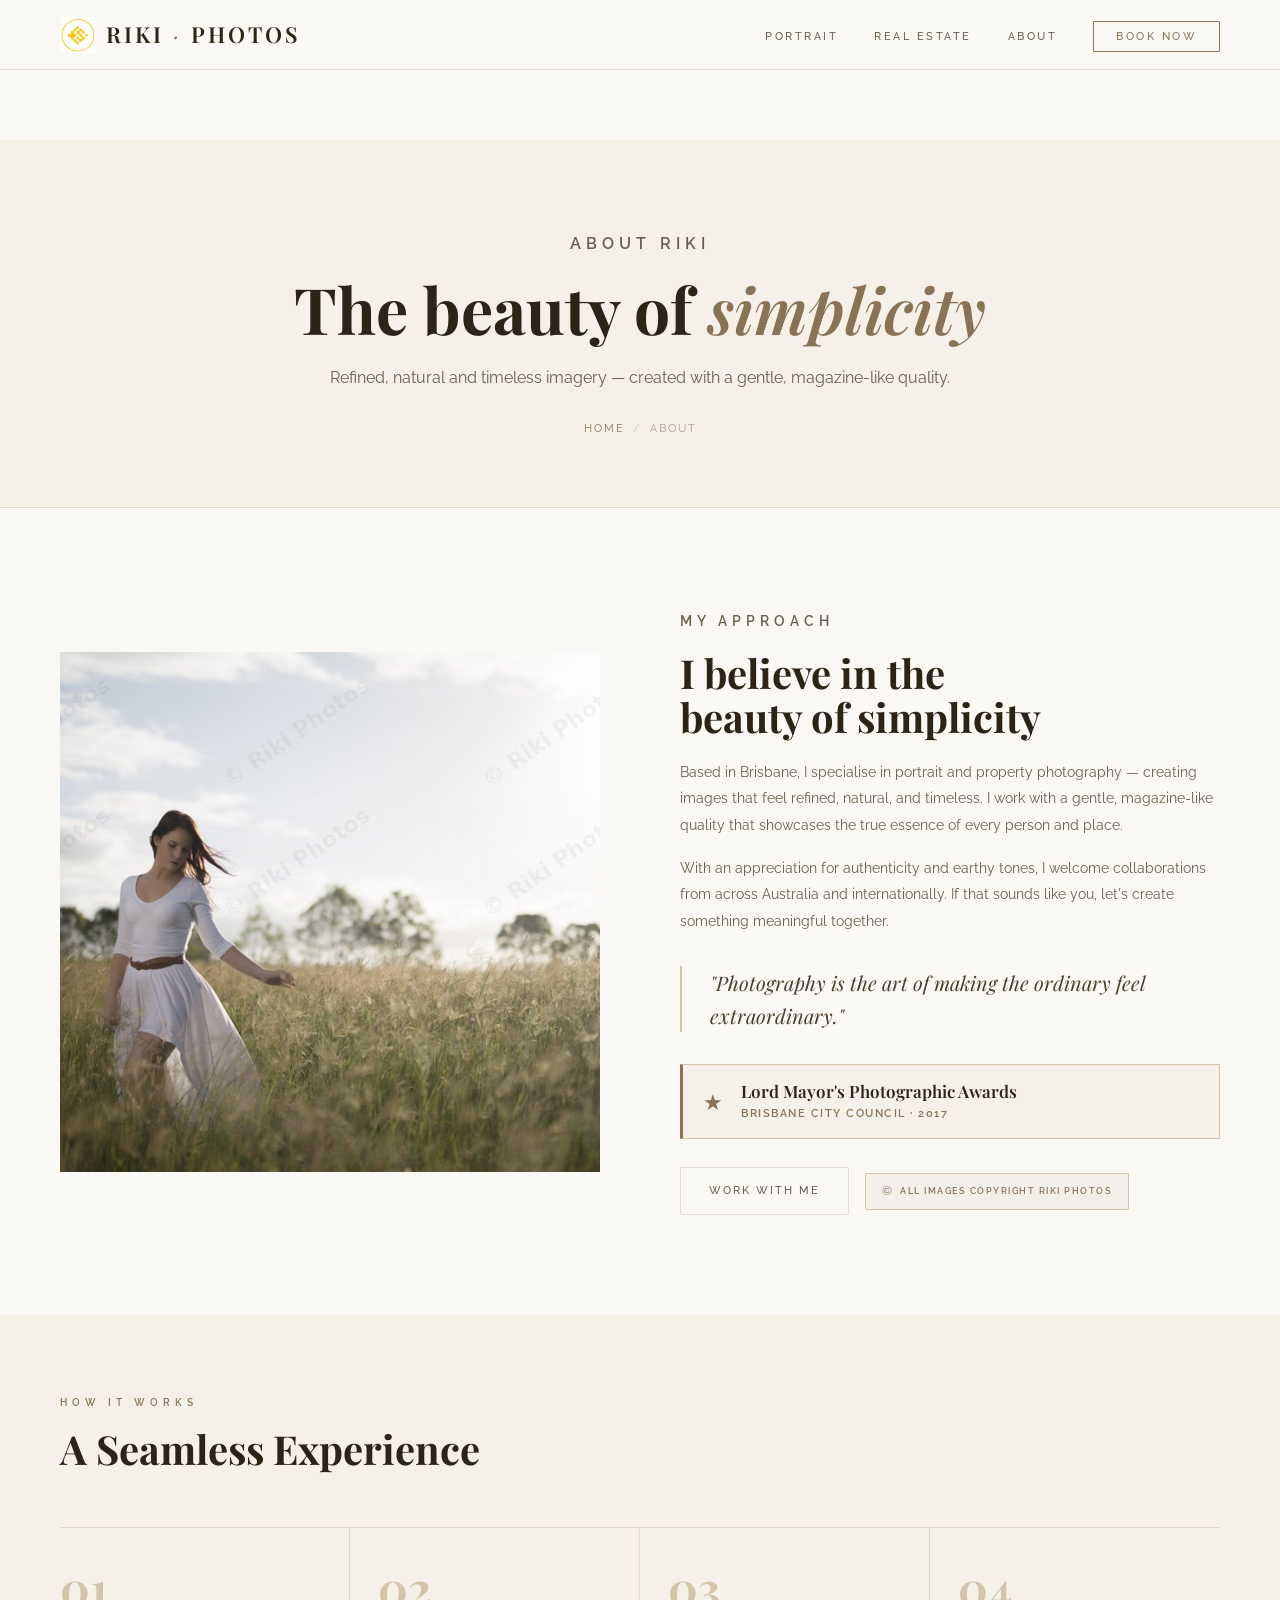
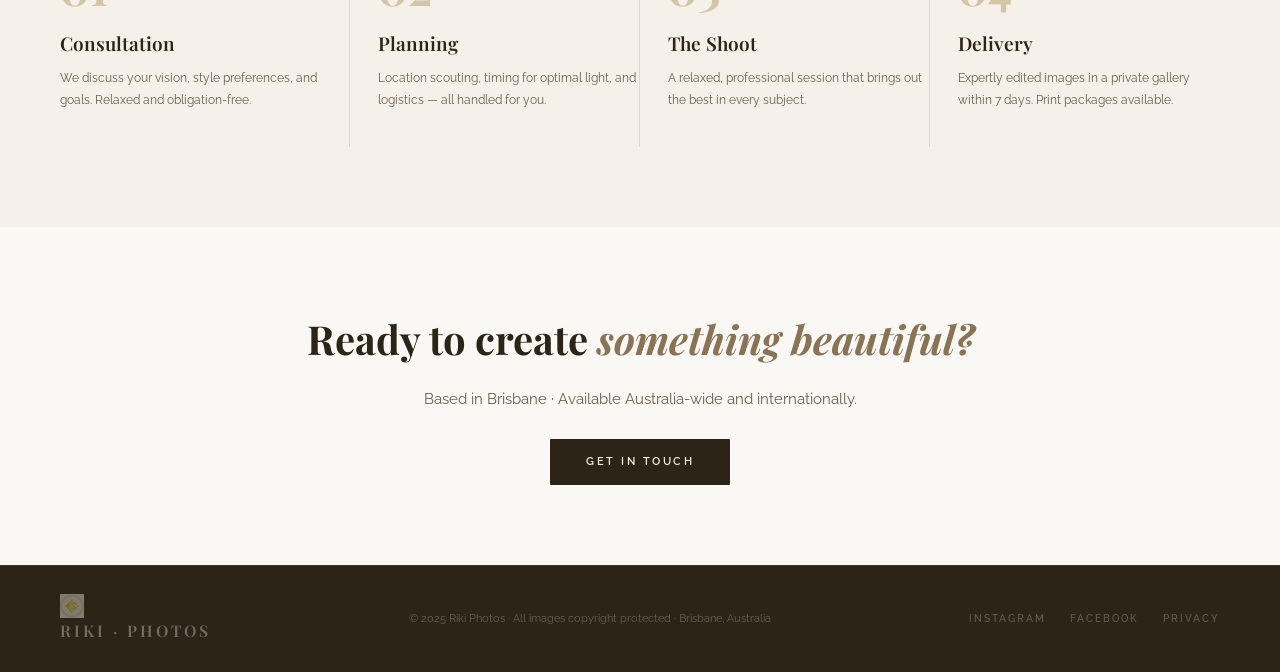
==== about.html @ b04b2fff "Add files via upload" ====
<!DOCTYPE html>
<html lang="en">
<head>
  <meta charset="UTF-8">
  <meta name="viewport" content="width=device-width, initial-scale=1.0">
  <meta name="description" content="About Riki Photos — Brisbane-based portrait and property photographer. Lord Mayor's Photographic Awards 2017 winner.">
  <meta name="author" content="Riki Photos">
  <title>About — Riki Photos Brisbane</title>
  <link rel="icon" type="image/x-icon" href="images/favicon.ico">
  <link rel="icon" type="image/png" sizes="32x32" href="images/favicon-32x32.png">
  <link rel="apple-touch-icon" sizes="180x180" href="images/apple-touch-icon.png">
  <link rel="preconnect" href="https://fonts.googleapis.com">
  <link rel="preconnect" href="https://fonts.gstatic.com" crossorigin>
  <link href="https://fonts.googleapis.com/css2?family=Playfair+Display:ital,wght@0,400;0,500;0,600;0,700;1,400;1,500;1,600&family=Raleway:wght@300;400;500;600&display=swap" rel="stylesheet">
  <style>
/* ═══════════════════════════════════════════════
   RIKI PHOTOS — Main Stylesheet
   Fonts: Playfair Display (headings) + Raleway (body)
   Theme: Warm cream / earthy gold
   © 2025 Riki Photos
═══════════════════════════════════════════════ */

/* ── RESET & VARIABLES ── */
*, *::before, *::after { margin: 0; padding: 0; box-sizing: border-box; }

:root {
  --cream:        #F5F0E8;
  --cream2:       #EDE8DF;
  --cream3:       #E4DDD1;
  --warm-white:   #FAF8F4;
  --gold:         #8A7355;
  --gold-light:   #B09A7A;
  --gold-pale:    #D4C4A8;
  --dark:         #2C2416;
  --mid:          #4A3F2F;
  --muted:        #6A5E4E;
  --light-muted:  #A89C8C;
  --border:       rgba(138, 115, 85, 0.2);
  --font-heading: 'Playfair Display', Georgia, serif;
  --font-body:    'Raleway', 'Helvetica Neue', sans-serif;
  --nav-h:        70px;
}

html { scroll-behavior: smooth; }

body {
  background: var(--warm-white);
  color: var(--dark);
  font-family: var(--font-body);
  font-weight: 400;
  line-height: 1.6;
  font-size: 15px;
  -webkit-font-smoothing: antialiased;
}

img {
  display: block;
  width: 100%;
  height: 100%;
  object-fit: cover;
  object-position: center;
  pointer-events: none;
  -webkit-user-drag: none;
  user-select: none;
  -webkit-user-select: none;
}

/* All photo containers must be positioned so img absolute works */
.hero-photo,
.hero-photo-sm,
.portfolio-item,
.travel-visual,
.about-visual {
  position: relative;
  overflow: hidden;
}

/* Images inside photo containers: absolutely fill the box */
.hero-photo > img,
.hero-photo-sm > img,
.portfolio-item > img,
.travel-visual > img,
.about-visual > img {
  position: absolute;
  inset: 0;
  width: 100%;
  height: 100%;
  object-fit: cover;
  object-position: center;
}

a { color: inherit; text-decoration: none; }

/* ── UTILITY ── */
.section-label {
  font-size: 10px;
  letter-spacing: 5px;
  text-transform: uppercase;
  color: var(--gold);
  margin-bottom: 16px;
  font-weight: 600;
  display: block;
}

.section-title {
  font-family: var(--font-heading);
  font-size: 44px;
  font-weight: 700;
  color: var(--dark);
  line-height: 1.1;
  margin-bottom: 60px;
}

.section-title.sm { font-size: 34px; margin-bottom: 0; }

.section-line {
  height: 0.5px;
  background: var(--border);
  margin: 0 60px;
}

/* ── BUTTONS ── */
.btn-primary {
  display: inline-block;
  background: var(--dark);
  color: var(--cream);
  border: none;
  padding: 14px 36px;
  font-family: var(--font-body);
  font-size: 11px;
  letter-spacing: 2.5px;
  text-transform: uppercase;
  cursor: pointer;
  font-weight: 600;
  border-radius: 1px;
  transition: background 0.3s;
  text-decoration: none;
}
.btn-primary:hover { background: var(--mid); }

.btn-ghost {
  display: inline-block;
  background: none;
  border: 0.5px solid var(--border);
  color: var(--muted);
  padding: 14px 28px;
  font-family: var(--font-body);
  font-size: 11px;
  letter-spacing: 2px;
  text-transform: uppercase;
  cursor: pointer;
  font-weight: 500;
  border-radius: 1px;
  transition: all 0.3s;
  text-decoration: none;
}
.btn-ghost:hover { border-color: var(--gold); color: var(--gold); }

.btn-text {
  display: inline-block;
  background: none;
  border: none;
  color: var(--muted);
  font-size: 11px;
  letter-spacing: 2px;
  text-transform: uppercase;
  cursor: pointer;
  font-family: var(--font-body);
  font-weight: 500;
  padding: 14px 0;
  border-bottom: 0.5px solid transparent;
  transition: all 0.3s;
  text-decoration: none;
}
.btn-text:hover { color: var(--dark); border-bottom-color: var(--dark); }

.btn-light {
  display: inline-block;
  background: var(--cream);
  color: var(--dark);
  border: none;
  padding: 14px 44px;
  font-family: var(--font-body);
  font-size: 11px;
  letter-spacing: 2.5px;
  text-transform: uppercase;
  cursor: pointer;
  font-weight: 600;
  border-radius: 1px;
  transition: background 0.3s;
  text-decoration: none;
}
.btn-light:hover { background: var(--gold-pale); }

/* Placeholder blocks (remove once real images are added) */
.img-placeholder {
  width: 100%;
  height: 100%;
  display: flex;
  align-items: center;
  justify-content: center;
  background: linear-gradient(140deg, #D4C9B5 0%, #C4B89E 50%, #B8A888 100%);
  position: relative;
}

.img-placeholder::after {
  content: attr(data-label);
  font-size: 9px;
  letter-spacing: 3px;
  text-transform: uppercase;
  color: rgba(44,36,22,0.3);
  font-weight: 500;
}

/* ── NAVIGATION ── */
#navbar {
  position: sticky;
  top: 0;
  z-index: 200;
  background: rgba(250, 248, 244, 0.97);
  backdrop-filter: blur(8px);
  -webkit-backdrop-filter: blur(8px);
  border-bottom: 0.5px solid var(--border);
  padding: 0 60px;
  display: flex;
  align-items: center;
  justify-content: space-between;
  height: var(--nav-h);
  transition: box-shadow 0.3s;
}

#navbar.scrolled { box-shadow: 0 1px 20px rgba(44,36,22,0.06); }

.logo {
  font-family: var(--font-heading);
  font-size: 22px;
  font-weight: 600;
  letter-spacing: 3px;
  color: var(--dark);
  text-transform: uppercase;
  flex-shrink: 0;
  display: flex;
  align-items: center;
  gap: 10px;
  text-decoration: none;
}
.logo-img {
  width: 36px;
  height: 36px;
  object-fit: contain;
  display: block;
  pointer-events: none;
  -webkit-user-drag: none;
}
.logo-dot { color: var(--gold); font-weight: 400; font-style: italic; }

.nav-links {
  display: flex;
  gap: 36px;
  list-style: none;
  align-items: center;
}

.nav-links a {
  color: var(--muted);
  font-size: 11px;
  letter-spacing: 2.5px;
  text-transform: uppercase;
  font-weight: 500;
  transition: color 0.3s;
  padding: 4px 0;
  position: relative;
}
.nav-links a::after {
  content: '';
  position: absolute;
  bottom: 0;
  left: 0;
  width: 0;
  height: 0.5px;
  background: var(--gold);
  transition: width 0.3s;
}
.nav-links a:hover { color: var(--dark); }
.nav-links a:hover::after { width: 100%; }

.nav-cta {
  border: 0.5px solid var(--gold) !important;
  padding: 8px 22px !important;
  color: var(--gold) !important;
  border-radius: 1px;
}
.nav-cta::after { display: none !important; }
.nav-cta:hover { background: var(--gold) !important; color: var(--cream) !important; }

.nav-toggle {
  display: none;
  flex-direction: column;
  gap: 5px;
  background: none;
  border: none;
  cursor: pointer;
  padding: 4px;
}
.nav-toggle span {
  display: block;
  width: 24px;
  height: 1px;
  background: var(--dark);
  transition: all 0.3s;
}

/* ── HERO ── */
.hero {
  min-height: calc(92vh - var(--nav-h));
  display: grid;
  grid-template-columns: 1fr 1fr;
}

.hero-left {
  padding: 80px 60px;
  display: flex;
  flex-direction: column;
  justify-content: center;
  background: var(--warm-white);
}

.hero-eyebrow {
  font-size: 10px;
  letter-spacing: 5px;
  text-transform: uppercase;
  color: var(--gold);
  margin-bottom: 28px;
  font-weight: 600;
}

.hero-title {
  font-family: var(--font-heading);
  font-size: 62px;
  font-weight: 700;
  line-height: 1.07;
  color: var(--dark);
  margin-bottom: 32px;
  letter-spacing: -0.5px;
}
.hero-title em { font-style: italic; color: var(--gold); font-weight: 400; }

.hero-sub {
  font-size: 14px;
  color: var(--muted);
  line-height: 1.9;
  max-width: 380px;
  margin-bottom: 48px;
  font-weight: 400;
}

.hero-actions { display: flex; gap: 16px; align-items: center; flex-wrap: wrap; }

.hero-right {
  position: relative;
  overflow: hidden;
  display: grid;
  grid-template-rows: 1fr 1fr;
  gap: 2px;
  background: var(--cream2);
  /* Force explicit height so grid rows have real pixel values */
  height: calc(92vh - var(--nav-h));
  min-height: 500px;
}

.hero-photo {
  position: relative;
  overflow: hidden;
}

/* Remove the min-height hack — height comes from grid parent */
.hero-photo-top { background: linear-gradient(140deg, #D4C9B5, #C4B89E, #B8A888); }

.hero-photo-row {
  display: grid;
  grid-template-columns: 1fr 1fr;
  gap: 2px;
  overflow: hidden;
}
.hero-photo-sm {
  position: relative;
  overflow: hidden;
  background: linear-gradient(160deg, #C8BCA8, #B8AC98);
}

.hero-stats {
  position: absolute;
  bottom: 32px;
  left: -112px;
  background: var(--warm-white);
  border: 0.5px solid var(--border);
  padding: 20px 28px;
  display: flex;
  gap: 28px;
  align-items: center;
  z-index: 20;
}
.stat { text-align: center; }
.stat-num {
  font-family: var(--font-heading);
  font-size: 34px;
  font-weight: 700;
  color: var(--dark);
  line-height: 1;
  display: block;
}
.stat-label {
  font-size: 9px;
  letter-spacing: 2.5px;
  text-transform: uppercase;
  color: var(--light-muted);
  display: block;
  margin-top: 5px;
  font-weight: 500;
}
.stat-div { width: 0.5px; height: 32px; background: var(--border); }

/* ── PROTECTION BAR ── */





/* ── SERVICES ── */
.services { padding: 100px 60px; background: var(--warm-white); }

.services-grid {
  display: grid;
  grid-template-columns: repeat(3, 1fr);
  gap: 2px;
}

.service-card {
  background: var(--cream);
  padding: 44px 36px;
  border-bottom: 2px solid transparent;
  transition: background 0.4s, border-color 0.4s;
}
.service-card:hover { background: var(--cream2); border-bottom-color: var(--gold); }

.service-num {
  font-family: var(--font-heading);
  font-size: 58px;
  font-weight: 700;
  color: var(--gold-pale);
  line-height: 1;
  margin-bottom: 24px;
}

.service-name {
  font-family: var(--font-heading);
  font-size: 24px;
  font-weight: 600;
  color: var(--dark);
  margin-bottom: 16px;
  line-height: 1.2;
}

.service-desc {
  font-size: 13px;
  color: var(--muted);
  line-height: 1.85;
  margin-bottom: 28px;
}

.service-tags { display: flex; flex-wrap: wrap; gap: 7px; }
.tag {
  font-size: 9px;
  letter-spacing: 1.5px;
  text-transform: uppercase;
  color: var(--gold);
  border: 0.5px solid var(--gold-pale);
  padding: 4px 10px;
  border-radius: 1px;
  background: rgba(138, 115, 85, 0.04);
  font-weight: 600;
}

/* ── PORTFOLIO ── */
.portfolio { padding: 0 60px 100px; background: var(--warm-white); }

.portfolio-header {
  display: flex;
  justify-content: space-between;
  align-items: flex-end;
  margin-bottom: 36px;
  padding-top: 0;
  margin-top: 0;
}

.portfolio-grid {
  display: grid;
  grid-template-columns: 1.4fr 1fr 1fr;
  grid-template-rows: 270px 270px;
  gap: 3px;
}

.portfolio-item {
  position: relative;
  overflow: hidden;
  cursor: pointer;
}
.portfolio-item.span2 { grid-row: span 2; }

.portfolio-placeholder {
  width: 100%;
  height: 100%;
  transition: transform 0.6s ease;
}
.portfolio-item:hover .portfolio-placeholder { transform: scale(1.04); }
.portfolio-item:hover img {
  transform: scale(1.04);
  transition: transform 0.6s ease;
}

.portfolio-label {
  position: absolute;
  bottom: 0; left: 0; right: 0;
  padding: 20px 16px 14px;
  background: linear-gradient(to top, rgba(245,240,232,0.92) 0%, transparent 100%);
  font-size: 10px;
  letter-spacing: 2px;
  text-transform: uppercase;
  color: var(--mid);
  opacity: 0;
  transition: opacity 0.3s;
  font-weight: 500;
  z-index: 15;
}
.portfolio-item:hover .portfolio-label { opacity: 1; }

/* ── TRAVEL ── */
.travel-section { padding: 100px 60px; background: var(--cream); }

.travel-inner {
  display: grid;
  grid-template-columns: 1fr 1fr;
  gap: 80px;
  align-items: center;
}

.travel-visual {
  height: 480px;
  position: relative;
  overflow: hidden;
}
.travel-placeholder { height: 100%; }

.travel-cities {
  position: absolute;
  bottom: 24px; left: 24px; right: 24px;
  display: flex;
  gap: 8px;
  flex-wrap: wrap;
  z-index: 20;
}
.city-pill {
  background: rgba(250, 248, 244, 0.8);
  border: 0.5px solid rgba(138, 115, 85, 0.3);
  padding: 5px 12px;
  font-size: 9px;
  letter-spacing: 2px;
  text-transform: uppercase;
  color: var(--mid);
  border-radius: 100px;
  font-weight: 600;
}

.travel-content .section-title { font-size: 40px; margin-bottom: 24px; }

.travel-content > p {
  font-size: 14px;
  color: var(--muted);
  line-height: 1.9;
  margin-bottom: 28px;
}

.bullet-list {
  list-style: none;
  display: flex;
  flex-direction: column;
  gap: 14px;
  margin-bottom: 36px;
}
.bullet-list li {
  padding-left: 20px;
  position: relative;
  font-size: 13px;
  color: var(--muted);
  line-height: 1.7;
}
.bullet-list li::before {
  content: '—';
  position: absolute;
  left: 0;
  color: var(--gold);
  font-weight: 600;
}

/* ── ABOUT ── */
.about-section {
  padding: 100px 60px;
  background: var(--warm-white);
  display: grid;
  grid-template-columns: 1fr 1fr;
  gap: 80px;
  align-items: center;
}

.about-visual {
  height: 520px;
  position: relative;
  overflow: hidden;
}
.about-placeholder { height: 100%; background: linear-gradient(160deg, #C8BEA8 0%, #BEB49E 60%, #B0A890 100%); }

.about-content .section-title { font-size: 40px; margin-bottom: 20px; }

.about-content > p {
  font-size: 14px;
  color: var(--muted);
  line-height: 1.9;
  margin-bottom: 16px;
}

.quote-block {
  border-left: 2px solid var(--gold-pale);
  padding-left: 28px;
  margin: 32px 0;
  border-radius: 0;
}
.quote-text {
  font-family: var(--font-heading);
  font-size: 20px;
  font-style: italic;
  font-weight: 400;
  color: var(--mid);
  line-height: 1.65;
}

.about-actions {
  display: flex;
  gap: 16px;
  align-items: center;
  flex-wrap: wrap;
  margin-top: 28px;
}

.ip-badge {
  display: flex;
  align-items: center;
  gap: 8px;
  background: rgba(138, 115, 85, 0.06);
  border: 0.5px solid var(--gold-pale);
  padding: 8px 16px;
  border-radius: 1px;
}
.ip-badge-icon { font-size: 12px; color: var(--gold); }
.ip-badge-text {
  font-size: 9px;
  letter-spacing: 1.5px;
  text-transform: uppercase;
  color: var(--gold);
  font-weight: 600;
}

/* ── PROCESS ── */
.process-section { padding: 80px 60px; background: var(--cream); }
.process-header { margin-bottom: 0; }
.process-header .section-title { font-size: 40px; margin-bottom: 0; }

.process-steps {
  display: grid;
  grid-template-columns: repeat(4, 1fr);
  border-top: 0.5px solid var(--border);
  margin-top: 56px;
}

.process-step {
  padding: 36px 28px 36px 0;
  border-right: 0.5px solid var(--border);
}
.process-step:last-child { border-right: none; }
.process-step:not(:first-child) { padding-left: 28px; padding-right: 0; }

.step-num {
  font-family: var(--font-heading);
  font-size: 46px;
  font-weight: 700;
  color: var(--gold-pale);
  line-height: 1;
  margin-bottom: 18px;
}
.step-title {
  font-family: var(--font-heading);
  font-size: 19px;
  color: var(--dark);
  margin-bottom: 10px;
  font-weight: 600;
}
.step-desc { font-size: 12px; color: var(--muted); line-height: 1.8; }

/* ── CONTACT ── */
.contact-section {
  padding: 100px 60px;
  background: var(--dark);
  text-align: center;
}
.contact-section .section-label { color: var(--gold-pale); }

.contact-title {
  font-family: var(--font-heading);
  font-size: 50px;
  font-weight: 700;
  color: var(--cream);
  margin-bottom: 18px;
  line-height: 1.1;
}
.contact-title em { color: var(--gold-light); font-style: italic; font-weight: 400; }

.contact-sub {
  font-size: 13px;
  color: rgba(245, 240, 232, 0.5);
  margin-bottom: 56px;
  letter-spacing: 0.5px;
}

.contact-grid {
  display: grid;
  grid-template-columns: repeat(3, 1fr);
  gap: 2px;
  max-width: 680px;
  margin: 0 auto 60px;
}
.contact-card {
  background: rgba(245, 240, 232, 0.05);
  border: 0.5px solid rgba(245, 240, 232, 0.1);
  padding: 32px 20px;
  display: flex;
  flex-direction: column;
  align-items: center;
}
.contact-icon { font-size: 18px; color: var(--gold-light); margin-bottom: 12px; }
.contact-card-label {
  font-size: 9px;
  letter-spacing: 2.5px;
  text-transform: uppercase;
  color: rgba(245, 240, 232, 0.4);
  margin-bottom: 7px;
  font-weight: 600;
}
.contact-card-val { font-size: 13px; color: var(--cream); }
a.contact-card-val:hover { color: var(--gold-light); }

/* CONTACT FORM */
.contact-form {
  max-width: 640px;
  margin: 0 auto;
  text-align: left;
}
.form-row { display: grid; grid-template-columns: 1fr 1fr; gap: 16px; }
.form-group { display: flex; flex-direction: column; margin-bottom: 16px; }

.form-group label {
  font-size: 10px;
  letter-spacing: 2px;
  text-transform: uppercase;
  color: rgba(245, 240, 232, 0.5);
  margin-bottom: 8px;
  font-weight: 600;
}

.form-group input,
.form-group select,
.form-group textarea {
  background: rgba(245, 240, 232, 0.06);
  border: 0.5px solid rgba(245, 240, 232, 0.15);
  color: var(--cream);
  padding: 12px 16px;
  font-family: var(--font-body);
  font-size: 13px;
  font-weight: 400;
  border-radius: 1px;
  outline: none;
  transition: border-color 0.3s;
  width: 100%;
}
.form-group input::placeholder,
.form-group textarea::placeholder { color: rgba(245, 240, 232, 0.25); }
.form-group input:focus,
.form-group select:focus,
.form-group textarea:focus { border-color: rgba(201, 169, 110, 0.5); }
.form-group select option { background: var(--dark); color: var(--cream); }
.form-group textarea { resize: vertical; min-height: 120px; }

.contact-form .btn-light { margin-top: 8px; width: 100%; text-align: center; }

.form-success {
  display: none;
  text-align: center;
  padding: 24px;
  background: rgba(245, 240, 232, 0.06);
  border: 0.5px solid rgba(245, 240, 232, 0.15);
  color: var(--cream);
  font-size: 14px;
  letter-spacing: 0.5px;
  margin-top: 16px;
}

/* ── FOOTER ── */
footer {
  padding: 28px 60px;
  background: var(--dark);
  border-top: 0.5px solid rgba(245, 240, 232, 0.08);
  display: flex;
  justify-content: space-between;
  align-items: center;
  flex-wrap: wrap;
  gap: 16px;
}
.footer-logo {
  font-family: var(--font-heading);
  font-size: 16px;
  letter-spacing: 3px;
  color: rgba(245, 240, 232, 0.35);
  text-transform: uppercase;
  font-weight: 600;
}
.footer-copy { font-size: 11px; color: rgba(245, 240, 232, 0.3); }
.footer-links { display: flex; gap: 24px; }
.footer-links a {
  font-size: 10px;
  letter-spacing: 2px;
  text-transform: uppercase;
  color: rgba(245, 240, 232, 0.3);
  font-weight: 500;
  transition: color 0.3s;
}
.footer-links a:hover { color: var(--gold-light); }

/* ── AWARD ELEMENTS ── */
.hero-award {
  display: flex;
  align-items: center;
  gap: 10px;
  margin-bottom: 24px;
  padding: 8px 14px;
  background: rgba(138,115,85,0.07);
  border: 0.5px solid var(--gold-pale);
  border-radius: 1px;
  width: fit-content;
}
.hero-award-icon {
  color: var(--gold);
  font-size: 13px;
  flex-shrink: 0;
}
.hero-award-text {
  font-size: 10px;
  letter-spacing: 1.5px;
  text-transform: uppercase;
  color: var(--gold);
  font-weight: 600;
  line-height: 1.4;
}

.award-block {
  display: flex;
  align-items: center;
  gap: 18px;
  background: var(--cream);
  border: 0.5px solid var(--gold-pale);
  border-left: 3px solid var(--gold);
  padding: 16px 20px;
  margin-bottom: 28px;
  border-radius: 1px;
}
.award-icon {
  font-size: 22px;
  color: var(--gold);
  flex-shrink: 0;
  line-height: 1;
}
.award-body {
  display: flex;
  flex-direction: column;
  gap: 3px;
}
.award-title {
  font-family: var(--font-heading);
  font-size: 17px;
  font-weight: 600;
  color: var(--dark);
  line-height: 1.2;
}
.award-org {
  font-size: 11px;
  letter-spacing: 1.5px;
  text-transform: uppercase;
  color: var(--gold);
  font-weight: 600;
}

/* ── PACKAGES ── */
.packages-section { padding: 80px 60px 100px; background: var(--warm-white); }

.packages-header { margin-bottom: 56px; }
.packages-header .section-title { font-size: 40px; margin-bottom: 0; }

.packages-grid {
  display: grid;
  grid-template-columns: repeat(3, 1fr);
  gap: 2px;
  margin-bottom: 28px;
}

.package-card {
  background: var(--cream);
  padding: 44px 36px;
  display: flex;
  flex-direction: column;
  gap: 0;
  position: relative;
  border-bottom: 2px solid transparent;
  transition: background 0.4s, border-color 0.4s;
}
.package-card:hover { background: var(--cream2); border-bottom-color: var(--gold-pale); }

.package-card--featured {
  background: var(--dark);
  border-bottom-color: var(--gold) !important;
}
.package-card--featured:hover { background: var(--mid); }

.pkg-badge {
  position: absolute;
  top: 0; left: 0; right: 0;
  background: var(--gold);
  color: var(--cream);
  font-size: 9px;
  letter-spacing: 2.5px;
  text-transform: uppercase;
  font-weight: 600;
  text-align: center;
  padding: 6px;
}

.pkg-eyebrow {
  font-size: 9px;
  letter-spacing: 4px;
  text-transform: uppercase;
  color: var(--gold);
  font-weight: 600;
  margin-bottom: 12px;
  margin-top: 24px;
}
.package-card--featured .pkg-eyebrow { color: var(--gold-light); }

.pkg-name {
  font-family: var(--font-heading);
  font-size: 30px;
  font-weight: 700;
  color: var(--dark);
  margin-bottom: 12px;
  line-height: 1.1;
}
.package-card--featured .pkg-name { color: var(--cream); }

.pkg-ideal {
  font-size: 12px;
  color: var(--light-muted);
  line-height: 1.6;
  margin-bottom: 24px;
  font-style: italic;
  border-bottom: 0.5px solid var(--border);
  padding-bottom: 20px;
}
.package-card--featured .pkg-ideal { color: rgba(245,240,232,0.45); border-bottom-color: rgba(245,240,232,0.1); }

.pkg-list {
  list-style: none;
  display: flex;
  flex-direction: column;
  gap: 10px;
  margin-bottom: 32px;
  flex: 1;
}
.pkg-list li {
  font-size: 13px;
  color: var(--muted);
  padding-left: 18px;
  position: relative;
  line-height: 1.6;
}
.pkg-list li::before {
  content: '✓';
  position: absolute;
  left: 0;
  color: var(--gold);
  font-weight: 600;
  font-size: 11px;
}
.package-card--featured .pkg-list li { color: rgba(245,240,232,0.65); }
.package-card--featured .pkg-list li::before { color: var(--gold-light); }

.package-card .btn-ghost { align-self: flex-start; }
.package-card--featured .btn-primary { align-self: flex-start; }
.package-card--featured .btn-ghost {
  border-color: rgba(245,240,232,0.3);
  color: rgba(245,240,232,0.7);
}
.package-card--featured .btn-ghost:hover {
  border-color: var(--gold-light);
  color: var(--gold-light);
}

.packages-note {
  font-size: 12px;
  color: var(--light-muted);
  text-align: center;
  letter-spacing: 0.3px;
}
.packages-note a { color: var(--gold); border-bottom: 0.5px solid var(--gold-pale); }

/* bullet-list strong */
.bullet-list li strong { color: var(--dark); font-weight: 600; }

/* ── RESPONSIVE ── */
@media (max-width: 1024px) {
  .hero-title { font-size: 48px; }
  .section-title { font-size: 36px; }
  .services-grid { grid-template-columns: 1fr; }
  .travel-inner,
  .about-section { grid-template-columns: 1fr; gap: 48px; }
  .about-visual { height: 360px; }
  .travel-visual { height: 360px; }
  .process-steps { grid-template-columns: 1fr 1fr; }
  .process-step:nth-child(2) { border-right: none; }
  .process-step:nth-child(3),
  .process-step:nth-child(4) { border-top: 0.5px solid var(--border); }
  .packages-grid { grid-template-columns: 1fr; gap: 2px; }
  .package-card--featured { order: -1; }
}

@media (max-width: 768px) {
  :root { --nav-h: 60px; }

  #navbar { padding: 0 24px; }
  .nav-links { display: none; flex-direction: column; gap: 0; position: absolute; top: var(--nav-h); left: 0; right: 0; background: var(--warm-white); border-bottom: 0.5px solid var(--border); padding: 16px 0; }
  .nav-links.open { display: flex; }
  .nav-links li { width: 100%; }
  .nav-links a { display: block; padding: 12px 24px; font-size: 12px; }
  .nav-cta { margin: 8px 24px; display: inline-block !important; }
  .nav-toggle { display: flex; }

  .hero { grid-template-columns: 1fr; min-height: auto; }
  .hero-left { padding: 60px 24px; }
  .hero-title { font-size: 40px; }
  .hero-right { height: 50vw; min-height: 280px; }
  .hero-stats { left: 24px; bottom: 24px; }

  .section-line { margin: 0 24px; }
  .services { padding: 60px 24px; }
  .portfolio { padding: 0 24px 60px; }
  .portfolio-grid { grid-template-columns: 1fr 1fr; grid-template-rows: auto; }
  .portfolio-item.span2 { grid-row: span 1; grid-column: span 2; height: 220px; }
  .portfolio-item { height: 160px; }
  .travel-section,
  .about-section,
  .process-section { padding: 60px 24px; }
  .about-section { display: block; }
  .about-visual { margin-bottom: 40px; }
  .process-steps { grid-template-columns: 1fr; }
  .process-step,
  .process-step:not(:first-child) { padding: 28px 0; border-right: none; border-top: 0.5px solid var(--border); }
  .packages-section { padding: 60px 24px; }
  .contact-section { padding: 60px 24px; }
  .contact-grid { grid-template-columns: 1fr; max-width: 100%; }
  .form-row { grid-template-columns: 1fr; }
  footer { padding: 24px; flex-direction: column; text-align: center; gap: 12px; }
  
  
  .contact-title { font-size: 36px; }
}

@media (max-width: 480px) {
  .hero-title { font-size: 34px; }
  .section-title { font-size: 28px; }
  .hero-actions { flex-direction: column; align-items: flex-start; }
}


/* ── SUBPAGE BANNER ── */
.page-banner {
  margin-top: var(--nav-h);
  padding: 90px 60px 70px;
  background: var(--cream);
  border-bottom: 0.5px solid var(--border);
  text-align: center;
}
.page-banner .section-label { justify-content: center; margin-bottom: 18px; }
.page-banner h1 {
  font-family: var(--font-heading);
  font-weight: 700;
  font-size: clamp(38px, 6vw, 64px);
  line-height: 1.05;
  color: var(--dark);
  margin-bottom: 22px;
}
.page-banner h1 em { font-style: italic; color: var(--gold); font-weight: 600; }
.page-banner p {
  max-width: 620px;
  margin: 0 auto;
  color: var(--muted);
  font-size: 16px;
  line-height: 1.7;
}
.crumbs {
  margin-top: 28px;
  font-size: 11px;
  letter-spacing: 2px;
  text-transform: uppercase;
  color: var(--light-muted);
}
.crumbs a { color: var(--gold); }
.crumbs a:hover { color: var(--dark); }
.crumbs span { margin: 0 8px; opacity: 0.5; }

/* ── GALLERY ── */
.gallery-section { padding: 70px 60px 100px; background: var(--warm-white); }
.gallery {
  column-count: 3;
  column-gap: 18px;
  max-width: 1280px;
  margin: 0 auto;
}
.gallery-item {
  position: relative;
  overflow: hidden;
  margin: 0 0 18px;
  break-inside: avoid;
  border-radius: 2px;
  cursor: zoom-in;
  background: var(--cream2);
}
.gallery-item img {
  position: static;
  width: 100%;
  height: auto;
  display: block;
  transition: transform 0.6s cubic-bezier(.2,.7,.2,1);
}
.gallery-item:hover img { transform: scale(1.05); }
.gallery-item::after {
  content: "";
  position: absolute; inset: 0;
  background: linear-gradient(to top, rgba(44,36,22,0.28), transparent 45%);
  opacity: 0; transition: opacity 0.4s ease;
  pointer-events: none;
}
.gallery-item:hover::after { opacity: 1; }
.gallery-cap {
  position: absolute;
  left: 16px; bottom: 14px;
  color: var(--cream);
  font-size: 11px;
  letter-spacing: 2px;
  text-transform: uppercase;
  opacity: 0;
  transform: translateY(6px);
  transition: opacity 0.4s ease, transform 0.4s ease;
  z-index: 2;
  pointer-events: none;
}
.gallery-item:hover .gallery-cap { opacity: 1; transform: translateY(0); }

/* CTA strip below gallery */
.page-cta {
  text-align: center;
  padding: 80px 24px 0;
  max-width: 720px;
  margin: 0 auto;
}
.page-cta h2 {
  font-family: var(--font-heading);
  font-weight: 700;
  font-size: clamp(28px,4vw,40px);
  color: var(--dark);
  margin-bottom: 16px;
}
.page-cta h2 em { font-style: italic; color: var(--gold); }
.page-cta p { color: var(--muted); margin-bottom: 28px; }

/* ── LIGHTBOX ── */
.lightbox {
  position: fixed; inset: 0;
  background: rgba(28,22,12,0.94);
  display: none;
  align-items: center; justify-content: center;
  z-index: 2000;
  padding: 40px;
  cursor: zoom-out;
}
.lightbox.open { display: flex; }
.lightbox img {
  max-width: 90vw; max-height: 88vh;
  width: auto; height: auto;
  object-fit: contain;
  box-shadow: 0 20px 60px rgba(0,0,0,0.5);
  pointer-events: none;
}
.lightbox-close {
  position: absolute; top: 24px; right: 32px;
  color: var(--cream); font-size: 34px;
  font-family: var(--font-heading);
  cursor: pointer; line-height: 1;
  opacity: 0.7; transition: opacity 0.2s;
}
.lightbox-close:hover { opacity: 1; }

@media (max-width: 768px) {
  .page-banner { padding: 60px 24px 48px; }
  .gallery-section { padding: 48px 20px 70px; }
  .gallery { column-count: 2; column-gap: 12px; }
  .gallery-item { margin-bottom: 12px; }
  .lightbox { padding: 20px; }
}
@media (max-width: 480px) {
  .gallery { column-count: 1; }
}

  </style>
</head>
<body>
  <!-- ── NAVIGATION ── -->
  <nav id="navbar">
    <a href="index.html" class="logo">
      <img src="images/logo.png" alt="Riki Photos Logo" class="logo-img">
      <span>RIKI<span class="logo-dot"> · </span>PHOTOS</span>
    </a>
    <button class="nav-toggle" aria-label="Toggle menu" aria-expanded="false">
      <span></span><span></span><span></span>
    </button>
    <ul class="nav-links">
      <li><a href="portrait.html">Portrait</a></li>
      <li><a href="realestate.html">Real Estate</a></li>
      <li><a href="about.html" class="active">About</a></li>
      <li><a href="index.html#contact" class="nav-cta">Book Now</a></li>
    </ul>
  </nav>
  <header class="page-banner">
    <p class="section-label">About Riki</p>
    <h1>The beauty of <em>simplicity</em></h1>
    <p>Refined, natural and timeless imagery — created with a gentle, magazine-like quality.</p>
    <nav class="crumbs"><a href="index.html">Home</a><span>/</span>About</nav>
  </header>
  <section class="about-section" style="margin-top:0;">
    <div class="about-visual" style="min-height:480px;">
      <img src="images/portrait/portrait-field_light.jpg" alt="Riki - Professional Photographer Brisbane" loading="lazy">
    </div>
    <div class="about-content">
      <p class="section-label">My Approach</p>
      <h2 class="section-title">I believe in the<br>beauty of simplicity</h2>
      <p>Based in Brisbane, I specialise in portrait and property photography — creating images that feel refined, natural, and timeless. I work with a gentle, magazine-like quality that showcases the true essence of every person and place.</p>
      <p>With an appreciation for authenticity and earthy tones, I welcome collaborations from across Australia and internationally. If that sounds like you, let's create something meaningful together.</p>
      <blockquote class="quote-block">
        <p class="quote-text">"Photography is the art of making the ordinary feel extraordinary."</p>
      </blockquote>
      <div class="award-block">
        <div class="award-icon">★</div>
        <div class="award-body">
          <span class="award-title">Lord Mayor's Photographic Awards</span>
          <span class="award-org">Brisbane City Council · 2017</span>
        </div>
      </div>
      <div class="about-actions">
        <a href="index.html#contact" class="btn-ghost">Work With Me</a>
        <div class="ip-badge">
          <span class="ip-badge-icon">©</span>
          <span class="ip-badge-text">All images copyright Riki Photos</span>
        </div>
      </div>
    </div>
  </section>
  <!-- PROCESS -->
  <section class="process-section">
    <div class="process-header">
      <p class="section-label">How It Works</p>
      <h2 class="section-title">A Seamless Experience</h2>
    </div>
    <div class="process-steps">
      <div class="process-step"><div class="step-num">01</div><h3 class="step-title">Consultation</h3><p class="step-desc">We discuss your vision, style preferences, and goals. Relaxed and obligation-free.</p></div>
      <div class="process-step"><div class="step-num">02</div><h3 class="step-title">Planning</h3><p class="step-desc">Location scouting, timing for optimal light, and logistics — all handled for you.</p></div>
      <div class="process-step"><div class="step-num">03</div><h3 class="step-title">The Shoot</h3><p class="step-desc">A relaxed, professional session that brings out the best in every subject.</p></div>
      <div class="process-step"><div class="step-num">04</div><h3 class="step-title">Delivery</h3><p class="step-desc">Expertly edited images in a private gallery within 7 days. Print packages available.</p></div>
    </div>
  </section>
    <div class="page-cta" style="padding-bottom:80px;">
      <h2>Ready to create <em>something beautiful?</em></h2>
      <p>Based in Brisbane · Available Australia-wide and internationally.</p>
      <a href="index.html#contact" class="btn-primary">Get In Touch</a>
    </div>
  <!-- ── FOOTER ── -->
  <footer>
    <div class="footer-logo">
      <img src="images/logo.png" alt="Riki Photos" style="width:24px;height:24px;object-fit:contain;opacity:0.4;vertical-align:middle;margin-right:8px;-webkit-user-drag:none;">
      Riki · Photos
    </div>
    <div class="footer-copy">© 2025 Riki Photos · All images copyright protected · Brisbane, Australia</div>
    <div class="footer-links">
      <a href="https://www.instagram.com/" target="_blank" rel="noopener noreferrer">Instagram</a>
      <a href="https://www.facebook.com/" target="_blank" rel="noopener noreferrer">Facebook</a>
      <a href="privacy.html">Privacy</a>
    </div>
  </footer>
  <script>
  (function () {
    'use strict';
    var navbar = document.getElementById('navbar');
    if (navbar) {
      window.addEventListener('scroll', function () {
        if (window.scrollY > 20) navbar.classList.add('scrolled');
        else navbar.classList.remove('scrolled');
      }, { passive: true });
    }
    var navToggle = document.querySelector('.nav-toggle');
    var navLinks  = document.querySelector('.nav-links');
    if (navToggle && navLinks) {
      navToggle.addEventListener('click', function () {
        var isOpen = navLinks.classList.toggle('open');
        navToggle.setAttribute('aria-expanded', isOpen);
      });
      navLinks.querySelectorAll('a').forEach(function (link) {
        link.addEventListener('click', function () {
          navLinks.classList.remove('open');
          navToggle.setAttribute('aria-expanded', false);
        });
      });
    }

    /* ── IMAGE PROTECTION ── */
    document.addEventListener('contextmenu', function (e) {
      if (e.target && e.target.tagName === 'IMG') e.preventDefault();
    });
    document.addEventListener('dragstart', function (e) {
      if (e.target && e.target.tagName === 'IMG') e.preventDefault();
    });
    document.addEventListener('keydown', function (e) {
      if ((e.ctrlKey || e.metaKey) && (e.key === 's' || e.key === 'S')) e.preventDefault();
    });

    /* ── LIGHTBOX ── */
    var lb = document.getElementById('lightbox');
    if (lb) {
      var lbImg = lb.querySelector('img');
      document.querySelectorAll('.gallery-item').forEach(function (item) {
        item.addEventListener('click', function () {
          var img = item.querySelector('img');
          if (img) { lbImg.src = img.src; lb.classList.add('open'); }
        });
      });
      lb.addEventListener('click', function () {
        lb.classList.remove('open');
        lbImg.src = '';
      });
      document.addEventListener('keydown', function (e) {
        if (e.key === 'Escape') { lb.classList.remove('open'); lbImg.src=''; }
      });
    }

    /* ── FADE-IN ── */
    var fadeEls = document.querySelectorAll('.gallery-item');
    if ('IntersectionObserver' in window) {
      var observer = new IntersectionObserver(function (entries) {
        entries.forEach(function (entry) {
          if (entry.isIntersecting) {
            entry.target.style.opacity = '1';
            entry.target.style.transform = 'translateY(0)';
            observer.unobserve(entry.target);
          }
        });
      }, { threshold: 0.08 });
      fadeEls.forEach(function (el, i) {
        el.style.opacity = '0';
        el.style.transform = 'translateY(18px)';
        el.style.transition = 'opacity 0.6s ease ' + ((i%6)*0.06) + 's, transform 0.6s ease ' + ((i%6)*0.06) + 's';
        observer.observe(el);
      });
    }
  })();
  </script>
</body>
</html>
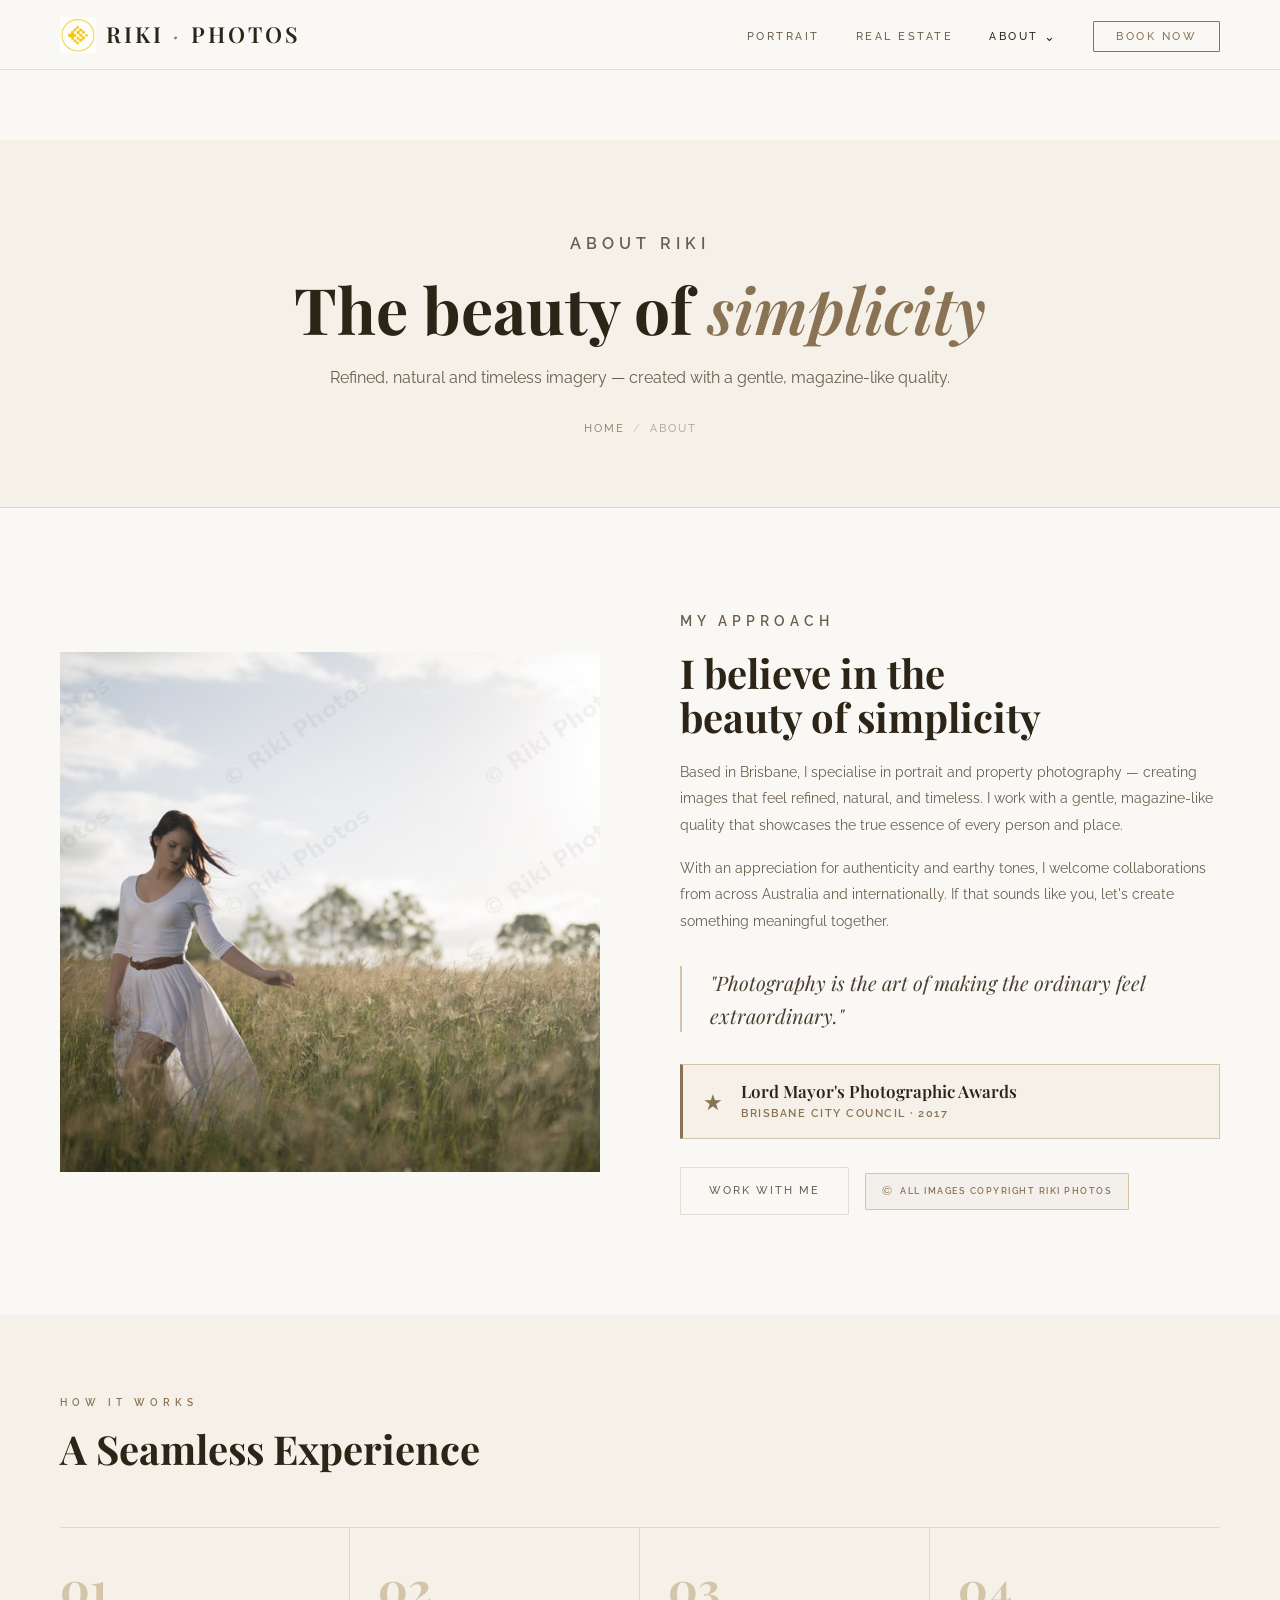
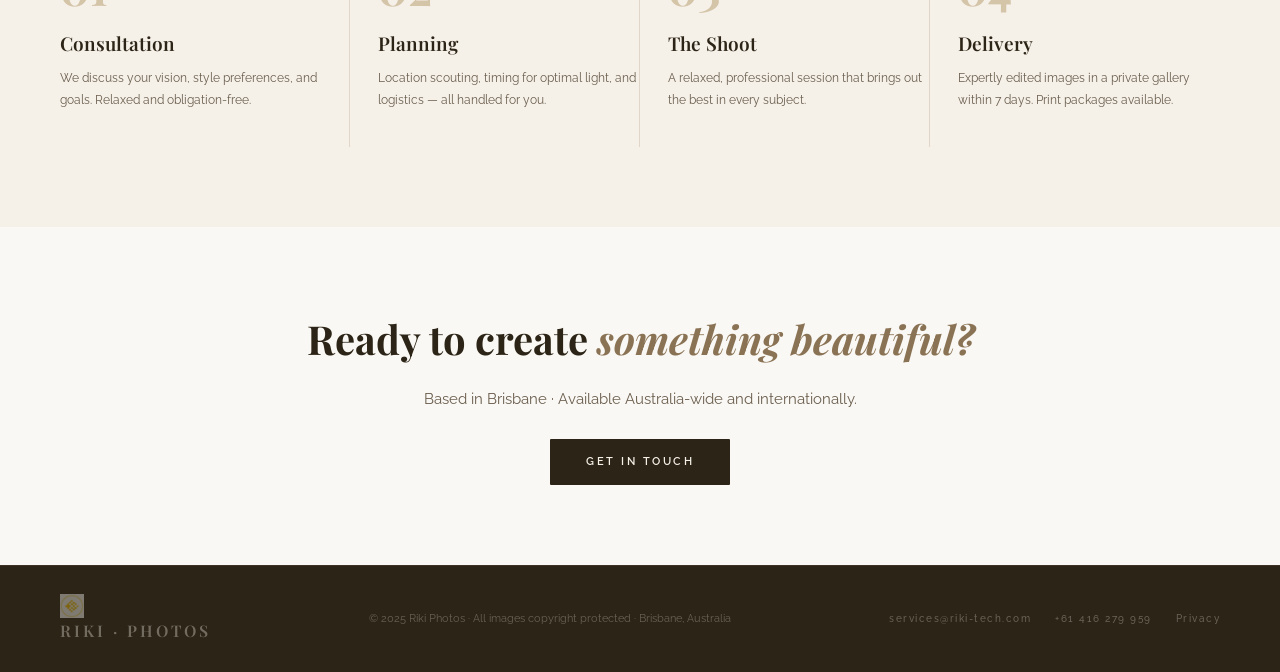
==== commit e01899e2: "Add files via upload" ====
--- a/about.html
+++ b/about.html
@@ -310,6 +310,60 @@
   transition: all 0.3s;
 }
 
+/* ── NAV DROPDOWN ── */
+.has-dropdown { position: relative; }
+.nav-dropdown-toggle {
+  background: none;
+  border: none;
+  cursor: pointer;
+  color: var(--muted);
+  font-size: 11px;
+  letter-spacing: 2.5px;
+  text-transform: uppercase;
+  font-weight: 500;
+  font-family: var(--font-body);
+  padding: 4px 0;
+  display: inline-flex;
+  align-items: center;
+  gap: 5px;
+  transition: color 0.3s;
+}
+.nav-dropdown-toggle:hover,
+.nav-dropdown-toggle.active { color: var(--dark); }
+.nav-caret { font-size: 13px; line-height: 1; transition: transform 0.3s; }
+.nav-dropdown {
+  list-style: none;
+  position: absolute;
+  top: 100%;
+  left: 50%;
+  transform: translateX(-50%) translateY(8px);
+  background: var(--warm-white);
+  border: 0.5px solid var(--border);
+  padding: 8px 0;
+  min-width: 150px;
+  opacity: 0;
+  visibility: hidden;
+  transition: opacity 0.25s ease, transform 0.25s ease;
+  box-shadow: 0 8px 30px rgba(44,36,22,0.10);
+  z-index: 200;
+}
+.has-dropdown:hover .nav-dropdown {
+  opacity: 1;
+  visibility: visible;
+  transform: translateX(-50%) translateY(2px);
+}
+.has-dropdown:hover .nav-caret { transform: rotate(180deg); }
+.nav-dropdown li { width: 100%; }
+.nav-dropdown a {
+  display: block;
+  padding: 9px 22px;
+  font-size: 11px;
+  letter-spacing: 2px;
+  white-space: nowrap;
+}
+.nav-dropdown a::after { display: none; }
+
+
 /* ── HERO ── */
 .hero {
   min-height: calc(92vh - var(--nav-h));
@@ -832,11 +886,11 @@
   font-weight: 600;
 }
 .footer-copy { font-size: 11px; color: rgba(245, 240, 232, 0.3); }
-.footer-links { display: flex; gap: 24px; }
+.footer-links { display: flex; gap: 24px; flex-wrap: wrap; justify-content: center; }
 .footer-links a {
   font-size: 10px;
-  letter-spacing: 2px;
-  text-transform: uppercase;
+  letter-spacing: 1.5px;
+  text-transform: none;
   color: rgba(245, 240, 232, 0.3);
   font-weight: 500;
   transition: color 0.3s;
@@ -1057,6 +1111,24 @@
   .nav-links a { display: block; padding: 12px 24px; font-size: 12px; }
   .nav-cta { margin: 8px 24px; display: inline-block !important; }
   .nav-toggle { display: flex; }
+  .has-dropdown { width: 100%; }
+  .nav-dropdown-toggle { display: block; width: 100%; text-align: left; padding: 12px 24px; font-size: 12px; }
+  .nav-dropdown {
+    position: static;
+    transform: none;
+    opacity: 1;
+    visibility: visible;
+    border: none;
+    box-shadow: none;
+    background: var(--cream);
+    padding: 0;
+    min-width: 0;
+    display: none;
+  }
+  .has-dropdown.open .nav-dropdown { display: block; }
+  .has-dropdown.open .nav-caret { transform: rotate(180deg); }
+  .nav-dropdown a { padding: 10px 40px; }
+
 
   .hero { grid-template-columns: 1fr; min-height: auto; }
   .hero-left { padding: 60px 24px; }
@@ -1249,7 +1321,13 @@
     <ul class="nav-links">
       <li><a href="portrait.html">Portrait</a></li>
       <li><a href="realestate.html">Real Estate</a></li>
-      <li><a href="about.html" class="active">About</a></li>
+      <li class="has-dropdown">
+        <button class="nav-dropdown-toggle active" aria-expanded="false" aria-haspopup="true">About <span class="nav-caret">⌄</span></button>
+        <ul class="nav-dropdown">
+          <li><a href="about.html" class="active">About</a></li>
+          <li><a href="privacy.html">Privacy</a></li>
+        </ul>
+      </li>
       <li><a href="index.html#contact" class="nav-cta">Book Now</a></li>
     </ul>
   </nav>
@@ -1313,8 +1391,8 @@
     </div>
     <div class="footer-copy">© 2025 Riki Photos · All images copyright protected · Brisbane, Australia</div>
     <div class="footer-links">
-      <a href="https://www.instagram.com/" target="_blank" rel="noopener noreferrer">Instagram</a>
-      <a href="https://www.facebook.com/" target="_blank" rel="noopener noreferrer">Facebook</a>
+      <a href="mailto:services@riki-tech.com">services@riki-tech.com</a>
+      <a href="tel:+61416279959">+61 416 279 959</a>
       <a href="privacy.html">Privacy</a>
     </div>
   </footer>
@@ -1335,6 +1413,18 @@
         var isOpen = navLinks.classList.toggle('open');
         navToggle.setAttribute('aria-expanded', isOpen);
       });
+      // Dropdown toggle (mobile tap)
+      var ddToggle = navLinks.querySelector('.nav-dropdown-toggle');
+      var ddParent = navLinks.querySelector('.has-dropdown');
+      if (ddToggle && ddParent) {
+        ddToggle.addEventListener('click', function (e) {
+          if (window.matchMedia('(max-width: 768px)').matches) {
+            e.preventDefault();
+            var open = ddParent.classList.toggle('open');
+            ddToggle.setAttribute('aria-expanded', open);
+          }
+        });
+      }
       navLinks.querySelectorAll('a').forEach(function (link) {
         link.addEventListener('click', function () {
           navLinks.classList.remove('open');
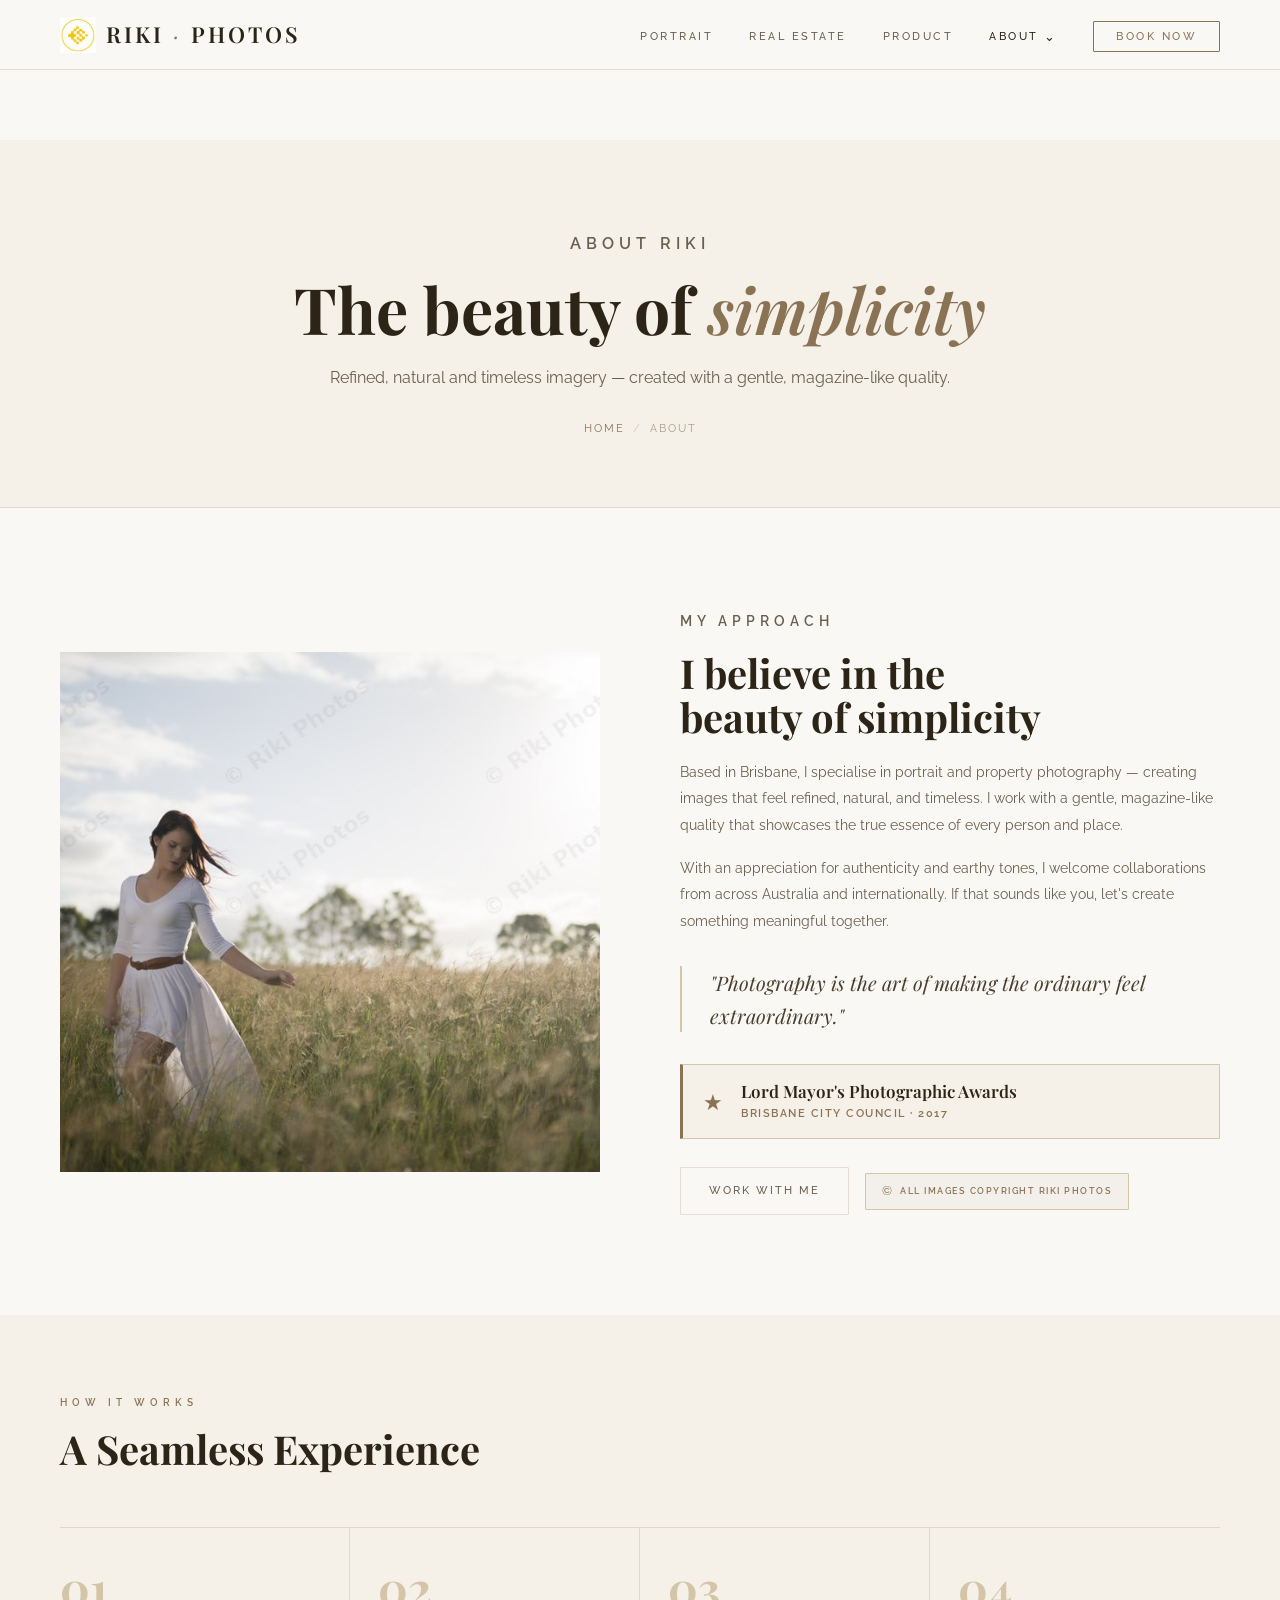
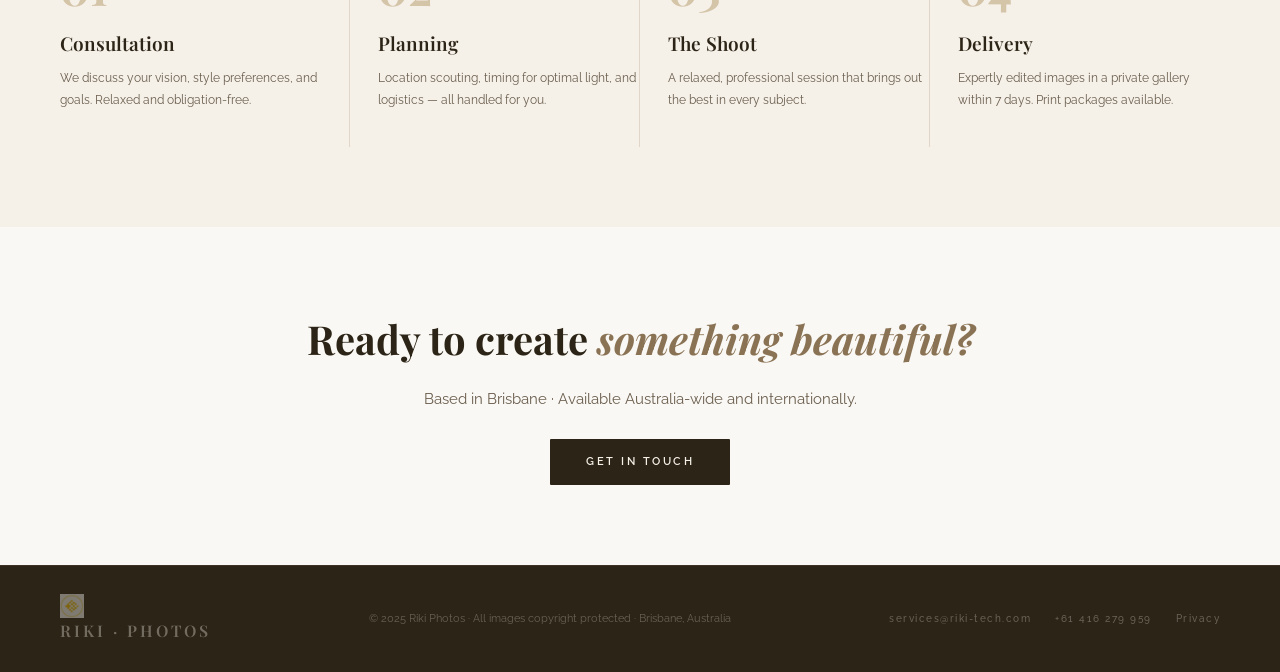
==== commit 4a16249e: "Add files via upload" ====
--- a/about.html
+++ b/about.html
@@ -5,6 +5,8 @@
   <meta name="viewport" content="width=device-width, initial-scale=1.0">
   <meta name="description" content="About Riki Photos — Brisbane-based portrait and property photographer. Lord Mayor's Photographic Awards 2017 winner.">
   <meta name="author" content="Riki Photos">
+  <meta property="og:url" content="https://rikiphotos.com/about.html">
+  <link rel="canonical" href="https://rikiphotos.com/about.html">
   <title>About — Riki Photos Brisbane</title>
   <link rel="icon" type="image/x-icon" href="images/favicon.ico">
   <link rel="icon" type="image/png" sizes="32x32" href="images/favicon-32x32.png">
@@ -1306,6 +1308,28 @@
   .gallery { column-count: 1; }
 }
 
+  
+/* ── GLOBAL IMAGE / PAGE PROTECTION ── */
+body {
+  -webkit-user-select: none;
+  -moz-user-select: none;
+  -ms-user-select: none;
+  user-select: none;
+}
+/* keep form fields usable */
+input, textarea, select { -webkit-user-select: text; -moz-user-select: text; -ms-user-select: text; user-select: text; }
+img {
+  -webkit-user-drag: none;
+  -khtml-user-drag: none;
+  -moz-user-drag: none;
+  -o-user-drag: none;
+  user-drag: none;
+  -webkit-touch-callout: none;
+  pointer-events: none;
+}
+/* re-enable clicks where needed (lightbox + gallery handled via wrappers) */
+.gallery-item img, .hero-slide-img, .lightbox img, .logo-img, a img { pointer-events: auto; }
+
   </style>
 </head>
 <body>
@@ -1321,6 +1345,7 @@
     <ul class="nav-links">
       <li><a href="portrait.html">Portrait</a></li>
       <li><a href="realestate.html">Real Estate</a></li>
+      <li><a href="product.html">Product</a></li>
       <li class="has-dropdown">
         <button class="nav-dropdown-toggle active" aria-expanded="false" aria-haspopup="true">About <span class="nav-caret">⌄</span></button>
         <ul class="nav-dropdown">
@@ -1433,18 +1458,30 @@
       });
     }
 
-    /* ── IMAGE PROTECTION ── */
-    document.addEventListener('contextmenu', function (e) {
-      if (e.target && e.target.tagName === 'IMG') e.preventDefault();
-    });
-    document.addEventListener('dragstart', function (e) {
-      if (e.target && e.target.tagName === 'IMG') e.preventDefault();
-    });
-    document.addEventListener('keydown', function (e) {
-      if ((e.ctrlKey || e.metaKey) && (e.key === 's' || e.key === 'S')) e.preventDefault();
-    });
-
-    /* ── LIGHTBOX ── */
+    /* ── IMAGE / PAGE PROTECTION ── */
+  // Block right-click anywhere on the page (not just images)
+  document.addEventListener('contextmenu', function (e) {
+    e.preventDefault();
+    return false;
+  });
+  // Block image dragging
+  document.addEventListener('dragstart', function (e) {
+    if (e.target && e.target.tagName === 'IMG') { e.preventDefault(); return false; }
+  });
+  // Block key combos: save, view-source, devtools, print, select-all
+  document.addEventListener('keydown', function (e) {
+    var k = (e.key || '').toLowerCase();
+    var ctrl = e.ctrlKey || e.metaKey;
+    if (e.key === 'F12') { e.preventDefault(); return false; }
+    if (ctrl && ['s','u','p','a'].indexOf(k) !== -1) { e.preventDefault(); return false; }
+    if (ctrl && e.shiftKey && ['i','j','c'].indexOf(k) !== -1) { e.preventDefault(); return false; }
+  });
+  // Block long-press save on touch devices
+  document.addEventListener('touchstart', function (e) {
+    if (e.target && e.target.tagName === 'IMG') { /* allow tap, block callout via CSS */ }
+  }, { passive: true });
+
+  /* ── LIGHTBOX ── */
     var lb = document.getElementById('lightbox');
     if (lb) {
       var lbImg = lb.querySelector('img');
